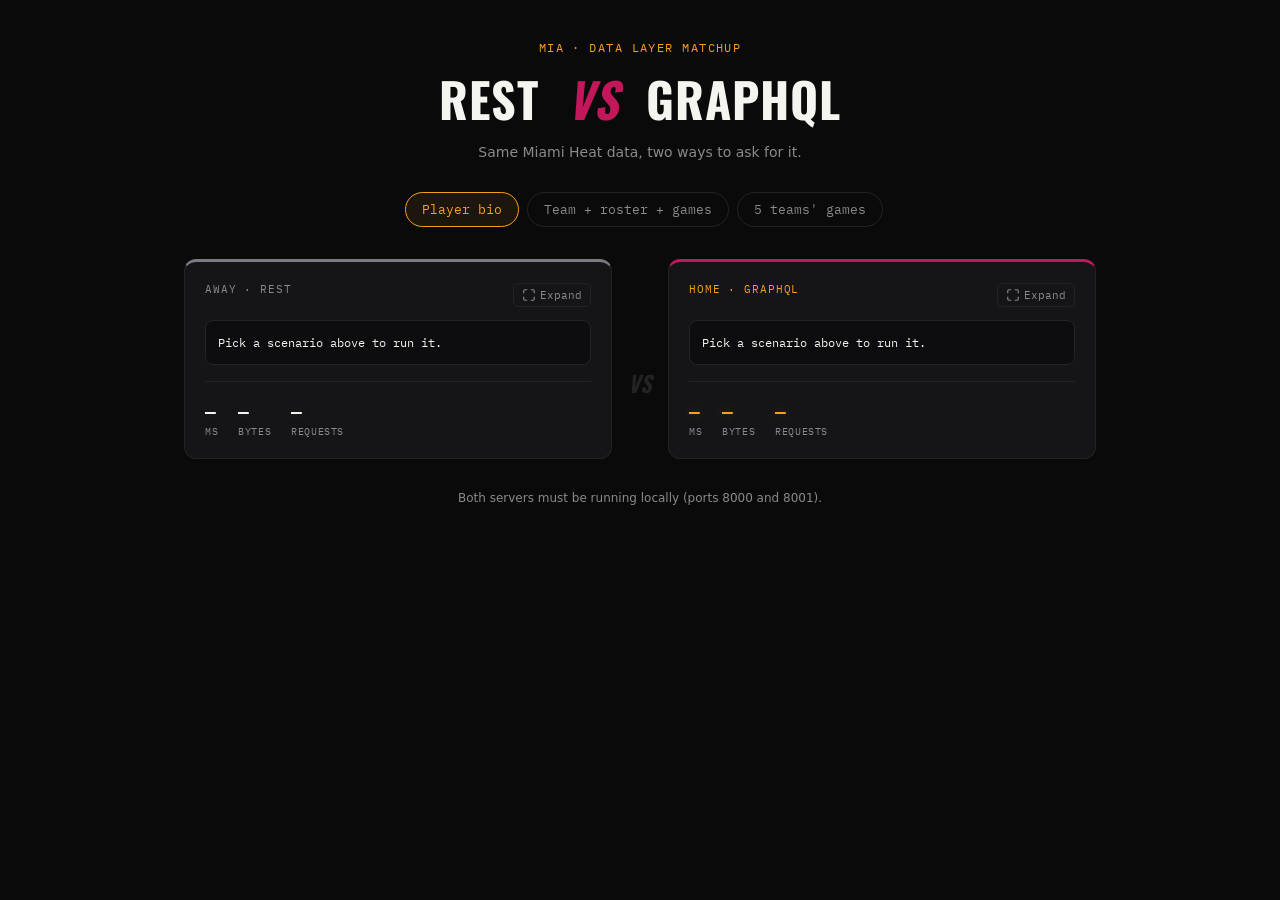
==== frontend/index.html @ fc038eb0 "ticket 8: frontend query, progress bar, cache warmup, error handling" ====
<!DOCTYPE html>
<html lang="en">
<head>
<meta charset="UTF-8" />
<meta name="viewport" content="width=device-width, initial-scale=1.0" />
<title>REST vs GraphQL — Miami Heat Data</title>
<link rel="preconnect" href="https://fonts.googleapis.com">
<link href="https://fonts.googleapis.com/css2?family=Oswald:wght@500;600;700&family=IBM+Plex+Mono:wght@400;500;600&display=swap" rel="stylesheet">
<link rel="stylesheet" href="style.css" />
</head>
<body>

<header class="scoreboard-header">
  <p class="eyebrow">MIA · Data Layer Matchup</p>
  <h1>REST <span class="vs">vs</span> GraphQL</h1>
  <p class="subhead">Same Miami Heat data, two ways to ask for it.</p>
</header>

<nav class="scenario-select" role="tablist" aria-label="Query scenario">
  <div class="progress-track" id="progress-track" aria-hidden="true">
    <div class="progress-fill" id="progress-fill"></div>
  </div>
  <button type="button" class="scenario-btn active" data-scenario="1" onclick="runScenario(1, this)">
    Player bio
  </button>
  <button type="button" class="scenario-btn" data-scenario="2" onclick="runScenario(2, this)">
    Team + roster + games
  </button>
  <button type="button" class="scenario-btn" data-scenario="3" onclick="runScenario(3, this)">
    5 teams' games
  </button>
</nav>

<main class="matchup">

<section class="panel panel-rest" aria-label="REST response">
  <div class="panel-tag-row">
    <div class="panel-tag">AWAY · REST</div>
    <button type="button" class="expand-btn" onclick="openModal('rest')" aria-label="Expand REST response">
      <svg width="14" height="14" viewBox="0 0 24 24" fill="none" stroke="currentColor" stroke-width="2"><path d="M9 3H5a2 2 0 0 0-2 2v4M15 3h4a2 2 0 0 1 2 2v4M9 21H5a2 2 0 0 1-2-2v-4M15 21h4a2 2 0 0 0 2-2v-4"/></svg>
      Expand
    </button>
  </div>
  <pre id="rest-output" class="response-body">Pick a scenario above to run it.</pre>
  <div class="stat-line">
    <div class="stat"><span class="stat-value" id="rest-time">—</span><span class="stat-label">ms</span></div>
    <div class="stat"><span class="stat-value" id="rest-size">—</span><span class="stat-label">bytes</span></div>
    <div class="stat"><span class="stat-value" id="rest-calls">—</span><span class="stat-label">requests</span></div>
  </div>
</section>

<div class="vs-divider" aria-hidden="true">VS</div>

<section class="panel panel-graphql" aria-label="GraphQL response">
  <div class="panel-tag-row">
    <div class="panel-tag">HOME · GRAPHQL</div>
    <button type="button" class="expand-btn" onclick="openModal('graphql')" aria-label="Expand GraphQL response">
      <svg width="14" height="14" viewBox="0 0 24 24" fill="none" stroke="currentColor" stroke-width="2"><path d="M9 3H5a2 2 0 0 0-2 2v4M15 3h4a2 2 0 0 1 2 2v4M9 21H5a2 2 0 0 1-2-2v-4M15 21h4a2 2 0 0 0 2-2v-4"/></svg>
      Expand
    </button>
  </div>
  <pre id="graphql-output" class="response-body">Pick a scenario above to run it.</pre>
  <div class="stat-line">
    <div class="stat"><span class="stat-value" id="graphql-time">—</span><span class="stat-label">ms</span></div>
    <div class="stat"><span class="stat-value" id="graphql-size">—</span><span class="stat-label">bytes</span></div>
    <div class="stat"><span class="stat-value" id="graphql-calls">—</span><span class="stat-label">requests</span></div>
  </div>
</section>

</main>

<p class="rate-limit-note" id="status-note">Both servers must be running locally (ports 8000 and 8001).</p>

<script src="app.js"></script>

<div class="modal-overlay" id="modal-overlay" onclick="closeModalOnBackdrop(event)">
  <div class="modal" role="dialog" aria-modal="true" aria-labelledby="modal-title">
    <div class="modal-header">
      <span class="modal-tag" id="modal-tag">RESPONSE</span>
      <h2 id="modal-title">Full response</h2>
      <div class="modal-actions">
        <button type="button" class="copy-btn" id="copy-btn" onclick="copyModalContent()">Copy</button>
        <button type="button" class="close-btn" onclick="closeModal()" aria-label="Close">✕</button>
      </div>
    </div>
    <pre class="modal-body"><code id="modal-code"></code></pre>
  </div>
</div>

</body>
</html>
---- frontend/style.css ----
:root {
  --bg: #0a0a0b;
  --panel: #151517;
  --panel-border: #232326;
  --heat-red: #98002e;
  --heat-red-bright: #c2185b;
  --heat-gold: #f9a01b;
  --text-primary: #f5f5f0;
  --text-muted: #8a8a8e;
  --rest-accent: #7a7a82;
  --font-display: "Oswald", sans-serif;
  --font-mono: "IBM Plex Mono", monospace;
}

* { box-sizing: border-box; }

body {
  background: var(--bg);
  color: var(--text-primary);
  font-family: system-ui, sans-serif;
  max-width: 960px;
  margin: 0 auto;
  padding: 2.5rem 1.5rem 3rem;
}

.scoreboard-header {
  text-align: center;
  margin-bottom: 2rem;
}

.eyebrow {
  font-family: var(--font-mono);
  font-size: 12px;
  letter-spacing: 0.12em;
  text-transform: uppercase;
  color: var(--heat-gold);
  margin: 0 0 0.5rem;
}

.scoreboard-header h1 {
  font-family: var(--font-display);
  font-weight: 700;
  font-size: clamp(2rem, 5vw, 3rem);
  letter-spacing: 0.02em;
  text-transform: uppercase;
  margin: 0;
}

.scoreboard-header .vs {
  color: var(--heat-red-bright);
  font-style: italic;
  margin: 0 0.3em;
}

.subhead {
  color: var(--text-muted);
  font-size: 14px;
  margin: 0.6rem 0 0;
}

.scenario-select {
  display: flex;
  justify-content: center;
  gap: 8px;
  margin-bottom: 2rem;
  flex-wrap: wrap;
}

.scenario-btn {
  font-family: var(--font-mono);
  font-size: 13px;
  background: transparent;
  border: 1px solid var(--panel-border);
  color: var(--text-muted);
  padding: 8px 16px;
  border-radius: 999px;
  cursor: pointer;
  transition: border-color 0.15s ease, color 0.15s ease;
}

.scenario-btn:hover {
  border-color: var(--heat-gold);
  color: var(--text-primary);
}

.scenario-btn.active {
  border-color: var(--heat-gold);
  color: var(--heat-gold);
  background: rgba(249, 160, 27, 0.08);
}

.scenario-btn:focus-visible {
  outline: 2px solid var(--heat-gold);
  outline-offset: 2px;
}

.matchup {
  display: grid;
  grid-template-columns: 1fr auto 1fr;
  gap: 1rem;
  align-items: start;
}

@media (max-width: 700px) {
  .matchup {
    grid-template-columns: 1fr;
  }
  .vs-divider {
    display: none;
  }
}

.vs-divider {
  font-family: var(--font-display);
  font-weight: 700;
  font-style: italic;
  color: var(--panel-border);
  font-size: 1.4rem;
  align-self: center;
  padding-top: 3rem;
}

.panel {
  background: var(--panel);
  border: 1px solid var(--panel-border);
  border-radius: 12px;
  padding: 1.25rem;
  border-top: 3px solid var(--rest-accent);
}

.panel-graphql {
  border-top-color: var(--heat-red-bright);
}

.panel-tag {
  font-family: var(--font-mono);
  font-size: 11px;
  letter-spacing: 0.08em;
  color: var(--text-muted);
  margin-bottom: 0.75rem;
}

.panel-graphql .panel-tag {
  color: var(--heat-gold);
}

.response-body {
  font-family: var(--font-mono);
  font-size: 12px;
  line-height: 1.6;
  background: #0d0d0f;
  border: 1px solid var(--panel-border);
  border-radius: 8px;
  padding: 12px;
  max-height: 280px;
  overflow: auto;
  white-space: pre-wrap;
  word-break: break-word;
  color: var(--text-primary);
  margin: 0 0 1rem;
}

.response-body.is-error {
  color: var(--heat-red-bright);
}

.stat-line {
  display: flex;
  gap: 1.25rem;
  border-top: 1px solid var(--panel-border);
  padding-top: 0.85rem;
}

.stat {
  display: flex;
  flex-direction: column;
}

.stat-value {
  font-family: var(--font-mono);
  font-weight: 600;
  font-size: 18px;
  color: var(--text-primary);
}

.panel-graphql .stat-value {
  color: var(--heat-gold);
  text-shadow: 0 0 12px rgba(249, 160, 27, 0.35);
}

.panel-rest .stat-value {
  text-shadow: 0 0 12px rgba(122, 122, 130, 0.25);
}

.stat-label {
  font-family: var(--font-mono);
  font-size: 10px;
  color: var(--text-muted);
  text-transform: uppercase;
  letter-spacing: 0.06em;
}

.rate-limit-note {
  text-align: center;
  color: var(--text-muted);
  font-size: 12px;
  margin-top: 2rem;
}

@media (prefers-reduced-motion: no-preference) {
  .response-body {
    animation: fade-in 0.2s ease;
  }
}

@keyframes fade-in {
  from { opacity: 0; }
  to { opacity: 1; }
}

.panel-tag-row {
  display: flex;
  justify-content: space-between;
  align-items: center;
  margin-bottom: 0.75rem;
}

.expand-btn {
  display: flex;
  align-items: center;
  gap: 4px;
  font-family: var(--font-mono);
  font-size: 11px;
  color: var(--text-muted);
  background: transparent;
  border: 1px solid var(--panel-border);
  border-radius: 6px;
  padding: 4px 8px;
  cursor: pointer;
  transition: color 0.15s ease, border-color 0.15s ease;
}

.expand-btn:hover {
  color: var(--text-primary);
  border-color: var(--text-muted);
}

.panel-graphql .expand-btn:hover {
  color: var(--heat-gold);
  border-color: var(--heat-gold);
}

/* Fade hint at bottom of the inline preview, signaling there's more to see */
.response-body {
  position: relative;
  max-height: 220px;
}

.response-wrap {
  position: relative;
}

.response-wrap::after {
  content: "";
  position: absolute;
  bottom: 0; left: 0; right: 0;
  height: 32px;
  background: linear-gradient(to bottom, transparent, var(--panel));
  pointer-events: none;
  border-radius: 0 0 8px 8px;
}

/* JSON syntax highlighting */
.json-key { color: var(--heat-gold); }
.json-string { color: #d7d7d2; }
.json-number { color: var(--heat-red-bright); }
.json-boolean, .json-null { color: var(--text-muted); font-style: italic; }

/* Modal */
.modal-overlay {
  display: none;
  position: fixed;
  inset: 0;
  background: rgba(0, 0, 0, 0.75);
  backdrop-filter: blur(3px);
  z-index: 100;
  align-items: center;
  justify-content: center;
  padding: 2rem;
}

.modal-overlay.open {
  display: flex;
}

.modal {
  background: var(--panel);
  border: 1px solid var(--panel-border);
  border-radius: 12px;
  width: 100%;
  max-width: 800px;
  max-height: 85vh;
  display: flex;
  flex-direction: column;
  overflow: hidden;
}

.modal-header {
  display: flex;
  align-items: center;
  gap: 12px;
  padding: 1rem 1.25rem;
  border-bottom: 1px solid var(--panel-border);
}

.modal-tag {
  font-family: var(--font-mono);
  font-size: 11px;
  color: var(--heat-gold);
  border: 1px solid var(--heat-gold);
  border-radius: 999px;
  padding: 2px 10px;
}

.modal-header h2 {
  font-family: var(--font-display);
  font-size: 16px;
  margin: 0;
  flex: 1;
  text-transform: uppercase;
  letter-spacing: 0.03em;
}

.modal-actions {
  display: flex;
  gap: 8px;
}

.copy-btn, .close-btn {
  font-family: var(--font-mono);
  font-size: 12px;
  background: transparent;
  border: 1px solid var(--panel-border);
  color: var(--text-muted);
  border-radius: 6px;
  padding: 5px 10px;
  cursor: pointer;
}

.copy-btn:hover, .close-btn:hover {
  color: var(--text-primary);
  border-color: var(--text-muted);
}

.modal-body {
  margin: 0;
  padding: 1.25rem;
  overflow: auto;
  font-family: var(--font-mono);
  font-size: 13px;
  line-height: 1.7;
  white-space: pre-wrap;
  word-break: break-word;
}

.progress-track {
  height: 3px;
  background: var(--panel-border);
  border-radius: 999px;
  overflow: hidden;
  margin-bottom: 1.5rem;
  opacity: 0;
  transition: opacity 0.2s ease;
}

.progress-track.active {
  opacity: 1;
}

.progress-fill {
  height: 100%;
  width: 30%;
  background: linear-gradient(90deg, var(--heat-red-bright), var(--heat-gold));
  border-radius: 999px;
  animation: progress-slide 1s ease-in-out infinite;
}

@keyframes progress-slide {
  0% { transform: translateX(-100%); }
  100% { transform: translateX(400%); }
}
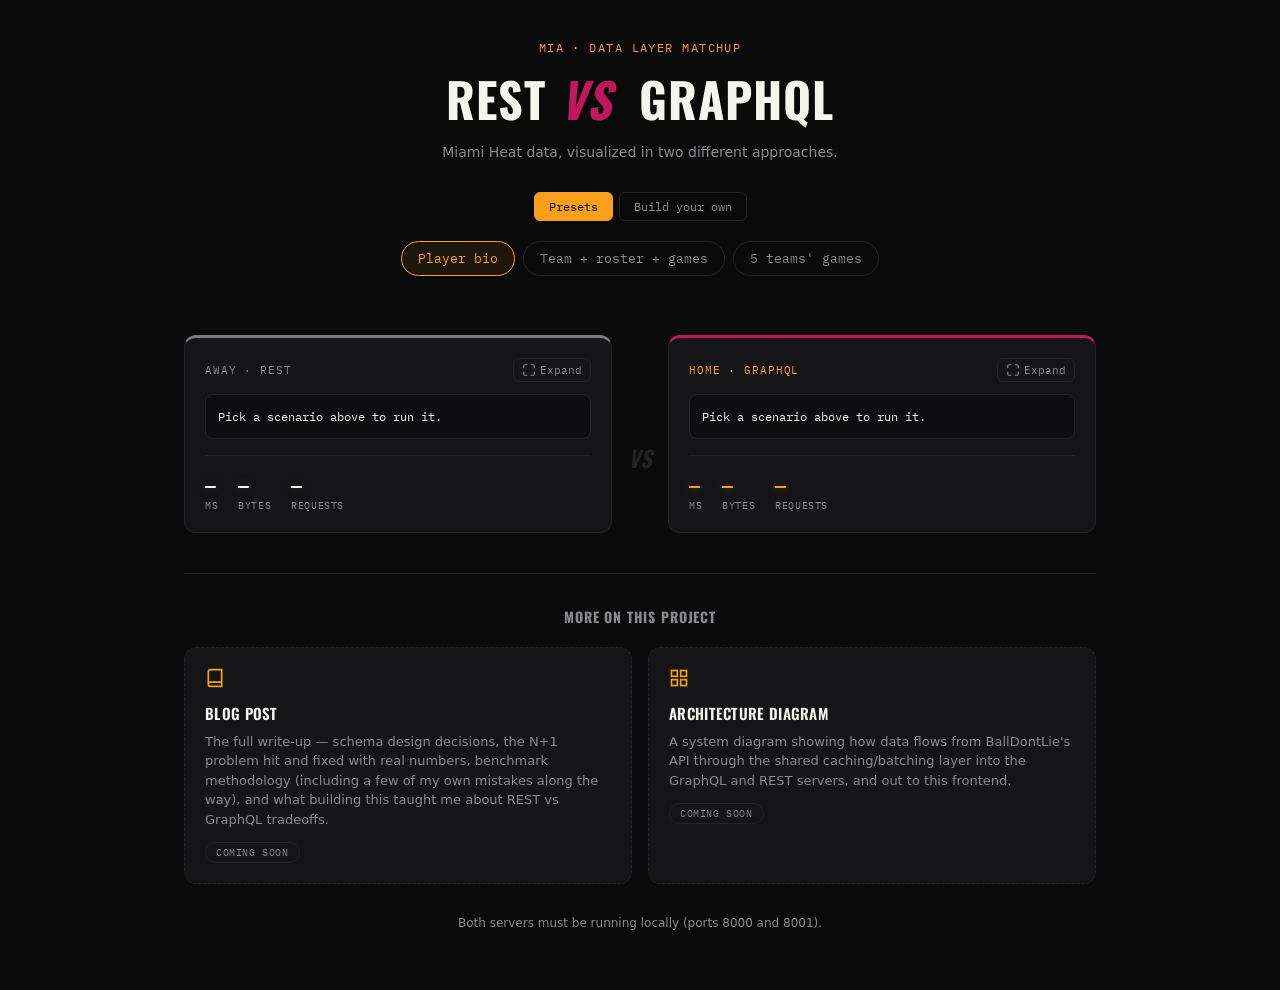
==== commit 65003d42: "frontend done + build own query" ====
--- a/frontend/index.html
+++ b/frontend/index.html
@@ -12,14 +12,16 @@
 
 <header class="scoreboard-header">
   <p class="eyebrow">MIA · Data Layer Matchup</p>
-  <h1>REST <span class="vs">vs</span> GraphQL</h1>
-  <p class="subhead">Same Miami Heat data, two ways to ask for it.</p>
+  <h1>REST<span class="vs">vs</span> GraphQL</h1>
+  <p class="subhead">Miami Heat data, visualized in two different approaches.</p>
 </header>
 
-<nav class="scenario-select" role="tablist" aria-label="Query scenario">
-  <div class="progress-track" id="progress-track" aria-hidden="true">
-    <div class="progress-fill" id="progress-fill"></div>
-  </div>
+<div class="mode-toggle" role="tablist" aria-label="Demo mode">
+  <button type="button" class="mode-btn active" id="mode-presets-btn" onclick="setMode('presets')">Presets</button>
+  <button type="button" class="mode-btn" id="mode-builder-btn" onclick="setMode('builder')">Build your own</button>
+</div>
+
+<nav class="scenario-select" id="scenario-select" role="tablist" aria-label="Query scenario">
   <button type="button" class="scenario-btn active" data-scenario="1" onclick="runScenario(1, this)">
     Player bio
   </button>
@@ -31,47 +33,129 @@
   </button>
 </nav>
 
+<section class="builder-panel" id="builder-panel" aria-label="Custom query builder">
+  <div class="builder-row">
+    <label>Team</label>
+    <span class="team-locked">
+      <svg width="14" height="14" viewBox="0 0 24 24" fill="none" stroke="currentColor" stroke-width="2"><path d="M12 2l7 4v6c0 5-3.5 8.5-7 10-3.5-1.5-7-5-7-10V6l7-4z"/></svg>
+      Miami Heat
+    </span>
+    <span class="team-locked-note">(roster data only exists for the Heat — see project notes)</span>
+  </div>
+
+  <div class="builder-columns">
+    <div class="field-group">
+      <p class="field-group-title">Team fields</p>
+      <label><input type="checkbox" class="team-field" value="fullName" checked onchange="renderQueryPreview()"> Full name</label>
+      <label><input type="checkbox" class="team-field" value="conference" onchange="renderQueryPreview()"> Conference</label>
+      <label><input type="checkbox" class="team-field" value="division" onchange="renderQueryPreview()"> Division</label>
+    </div>
+
+    <div class="field-group">
+      <p class="field-group-title">
+        <label><input type="checkbox" id="include-roster" onchange="toggleRosterFields(); renderQueryPreview()"> Roster</label>
+      </p>
+      <div id="roster-fields" class="nested-fields disabled">
+        <label><input type="checkbox" class="roster-field" value="firstName" checked onchange="renderQueryPreview()"> First name</label>
+        <label><input type="checkbox" class="roster-field" value="lastName" checked onchange="renderQueryPreview()"> Last name</label>
+        <label><input type="checkbox" class="roster-field" value="position" onchange="renderQueryPreview()"> Position</label>
+        <label><input type="checkbox" class="roster-field" value="height" onchange="renderQueryPreview()"> Height</label>
+        <label><input type="checkbox" class="roster-field" value="jerseyNumber" onchange="renderQueryPreview()"> Jersey #</label>
+        <label><input type="checkbox" class="roster-field" value="college" onchange="renderQueryPreview()"> College</label>
+      </div>
+    </div>
+
+    <div class="field-group">
+      <p class="field-group-title">
+        <label><input type="checkbox" id="include-games" onchange="toggleGamesFields(); renderQueryPreview()"> Recent games</label>
+      </p>
+      <div id="games-fields" class="nested-fields disabled">
+        <label><input type="checkbox" class="games-field" value="date" checked onchange="renderQueryPreview()"> Date</label>
+        <label><input type="checkbox" class="games-field" value="homeTeamAbbr" checked onchange="renderQueryPreview()"> Home team</label>
+        <label><input type="checkbox" class="games-field" value="visitorTeamAbbr" checked onchange="renderQueryPreview()"> Visitor team</label>
+        <label><input type="checkbox" class="games-field" value="homeScore" onchange="renderQueryPreview()"> Home score</label>
+        <label><input type="checkbox" class="games-field" value="visitorScore" onchange="renderQueryPreview()"> Visitor score</label>
+        <label class="limit-row">
+          Limit
+          <input type="number" id="games-limit" value="5" min="1" max="10" onchange="renderQueryPreview()">
+        </label>
+      </div>
+    </div>
+  </div>
+
+  <div class="query-preview">
+    <p class="field-group-title">Generated GraphQL query</p>
+    <pre id="query-preview-text" class="response-body"></pre>
+  </div>
+
+  <button type="button" class="run-btn" id="run-builder-btn" onclick="runCustomQuery()">Run this query</button>
+</section>
+
+<div class="progress-track" id="progress-track" aria-hidden="true">
+  <div class="progress-fill" id="progress-fill"></div>
+</div>
+
 <main class="matchup">
 
-<section class="panel panel-rest" aria-label="REST response">
-  <div class="panel-tag-row">
-    <div class="panel-tag">AWAY · REST</div>
-    <button type="button" class="expand-btn" onclick="openModal('rest')" aria-label="Expand REST response">
-      <svg width="14" height="14" viewBox="0 0 24 24" fill="none" stroke="currentColor" stroke-width="2"><path d="M9 3H5a2 2 0 0 0-2 2v4M15 3h4a2 2 0 0 1 2 2v4M9 21H5a2 2 0 0 1-2-2v-4M15 21h4a2 2 0 0 0 2-2v-4"/></svg>
-      Expand
-    </button>
-  </div>
-  <pre id="rest-output" class="response-body">Pick a scenario above to run it.</pre>
-  <div class="stat-line">
-    <div class="stat"><span class="stat-value" id="rest-time">—</span><span class="stat-label">ms</span></div>
-    <div class="stat"><span class="stat-value" id="rest-size">—</span><span class="stat-label">bytes</span></div>
-    <div class="stat"><span class="stat-value" id="rest-calls">—</span><span class="stat-label">requests</span></div>
+  <section class="panel panel-rest" aria-label="REST response">
+    <div class="panel-tag-row">
+      <div class="panel-tag">AWAY · REST</div>
+      <button type="button" class="expand-btn" onclick="openModal('rest')" aria-label="Expand REST response">
+        <svg width="14" height="14" viewBox="0 0 24 24" fill="none" stroke="currentColor" stroke-width="2"><path d="M9 3H5a2 2 0 0 0-2 2v4M15 3h4a2 2 0 0 1 2 2v4M9 21H5a2 2 0 0 1-2-2v-4M15 21h4a2 2 0 0 0 2-2v-4"/></svg>
+        Expand
+      </button>
+    </div>
+    <pre id="rest-output" class="response-body">Pick a scenario above to run it.</pre>
+    <div class="stat-line">
+      <div class="stat"><span class="stat-value" id="rest-time">—</span><span class="stat-label">ms</span></div>
+      <div class="stat"><span class="stat-value" id="rest-size">—</span><span class="stat-label">bytes</span></div>
+      <div class="stat"><span class="stat-value" id="rest-calls">—</span><span class="stat-label">requests</span></div>
+    </div>
+  </section>
+
+  <div class="vs-divider" aria-hidden="true">VS</div>
+
+  <section class="panel panel-graphql" aria-label="GraphQL response">
+    <div class="panel-tag-row">
+      <div class="panel-tag">HOME · GRAPHQL</div>
+      <button type="button" class="expand-btn" onclick="openModal('graphql')" aria-label="Expand GraphQL response">
+        <svg width="14" height="14" viewBox="0 0 24 24" fill="none" stroke="currentColor" stroke-width="2"><path d="M9 3H5a2 2 0 0 0-2 2v4M15 3h4a2 2 0 0 1 2 2v4M9 21H5a2 2 0 0 1-2-2v-4M15 21h4a2 2 0 0 0 2-2v-4"/></svg>
+        Expand
+      </button>
+    </div>
+    <pre id="graphql-output" class="response-body">Pick a scenario above to run it.</pre>
+    <div class="stat-line">
+      <div class="stat"><span class="stat-value" id="graphql-time">—</span><span class="stat-label">ms</span></div>
+      <div class="stat"><span class="stat-value" id="graphql-size">—</span><span class="stat-label">bytes</span></div>
+      <div class="stat"><span class="stat-value" id="graphql-calls">—</span><span class="stat-label">requests</span></div>
+    </div>
+  </section>
+
+</main>
+
+<section class="coming-soon" aria-label="Additional project content, coming soon">
+  <h2 class="coming-soon-title">More on this project</h2>
+  <div class="coming-soon-grid">
+    <div class="coming-soon-card">
+      <div class="coming-soon-icon">
+        <svg width="20" height="20" viewBox="0 0 24 24" fill="none" stroke="currentColor" stroke-width="2"><path d="M4 19.5A2.5 2.5 0 0 1 6.5 17H20M4 4.5A2.5 2.5 0 0 1 6.5 2H20v20H6.5A2.5 2.5 0 0 1 4 19.5v-15z"/></svg>
+      </div>
+      <p class="coming-soon-label">Blog post</p>
+      <p class="coming-soon-desc">The full write-up — schema design decisions, the N+1 problem hit and fixed with real numbers, benchmark methodology (including a few of my own mistakes along the way), and what building this taught me about REST vs GraphQL tradeoffs.</p>
+      <span class="coming-soon-badge">Coming soon</span>
+    </div>
+    <div class="coming-soon-card">
+      <div class="coming-soon-icon">
+        <svg width="20" height="20" viewBox="0 0 24 24" fill="none" stroke="currentColor" stroke-width="2"><rect x="3" y="3" width="7" height="7"/><rect x="14" y="3" width="7" height="7"/><rect x="14" y="14" width="7" height="7"/><rect x="3" y="14" width="7" height="7"/></svg>
+      </div>
+      <p class="coming-soon-label">Architecture diagram</p>
+      <p class="coming-soon-desc">A system diagram showing how data flows from BallDontLie's API through the shared caching/batching layer into the GraphQL and REST servers, and out to this frontend.</p>
+      <span class="coming-soon-badge">Coming soon</span>
+    </div>
   </div>
 </section>
 
-<div class="vs-divider" aria-hidden="true">VS</div>
-
-<section class="panel panel-graphql" aria-label="GraphQL response">
-  <div class="panel-tag-row">
-    <div class="panel-tag">HOME · GRAPHQL</div>
-    <button type="button" class="expand-btn" onclick="openModal('graphql')" aria-label="Expand GraphQL response">
-      <svg width="14" height="14" viewBox="0 0 24 24" fill="none" stroke="currentColor" stroke-width="2"><path d="M9 3H5a2 2 0 0 0-2 2v4M15 3h4a2 2 0 0 1 2 2v4M9 21H5a2 2 0 0 1-2-2v-4M15 21h4a2 2 0 0 0 2-2v-4"/></svg>
-      Expand
-    </button>
-  </div>
-  <pre id="graphql-output" class="response-body">Pick a scenario above to run it.</pre>
-  <div class="stat-line">
-    <div class="stat"><span class="stat-value" id="graphql-time">—</span><span class="stat-label">ms</span></div>
-    <div class="stat"><span class="stat-value" id="graphql-size">—</span><span class="stat-label">bytes</span></div>
-    <div class="stat"><span class="stat-value" id="graphql-calls">—</span><span class="stat-label">requests</span></div>
-  </div>
-</section>
-
-</main>
-
 <p class="rate-limit-note" id="status-note">Both servers must be running locally (ports 8000 and 8001).</p>
-
-<script src="app.js"></script>
 
 <div class="modal-overlay" id="modal-overlay" onclick="closeModalOnBackdrop(event)">
   <div class="modal" role="dialog" aria-modal="true" aria-labelledby="modal-title">
@@ -87,5 +171,6 @@
   </div>
 </div>
 
+<script src="app.js"></script>
 </body>
 </html>
--- a/frontend/style.css
+++ b/frontend/style.css
@@ -58,6 +58,37 @@
   margin: 0.6rem 0 0;
 }
 
+/* --- Mode toggle --- */
+.mode-toggle {
+  display: flex;
+  justify-content: center;
+  gap: 6px;
+  margin-bottom: 1.25rem;
+}
+
+.mode-btn {
+  font-family: var(--font-mono);
+  font-size: 12px;
+  background: transparent;
+  border: 1px solid var(--panel-border);
+  color: var(--text-muted);
+  padding: 6px 14px;
+  border-radius: 6px;
+  cursor: pointer;
+}
+
+.mode-btn.active {
+  color: var(--bg);
+  background: var(--heat-gold);
+  border-color: var(--heat-gold);
+}
+
+.mode-btn:disabled {
+  opacity: 0.5;
+  cursor: not-allowed;
+}
+
+/* --- Preset scenario buttons --- */
 .scenario-select {
   display: flex;
   justify-content: center;
@@ -94,6 +125,174 @@
   outline-offset: 2px;
 }
 
+.scenario-btn:disabled {
+  opacity: 0.5;
+  cursor: not-allowed;
+}
+
+/* --- Query builder --- */
+.builder-panel {
+  display: none;
+  background: var(--panel);
+  border: 1px solid var(--panel-border);
+  border-radius: 12px;
+  padding: 1.25rem;
+  margin-bottom: 1.5rem;
+}
+
+.builder-panel.active {
+  display: block;
+}
+
+.builder-row {
+  display: flex;
+  align-items: center;
+  gap: 10px;
+  margin-bottom: 1.25rem;
+  flex-wrap: wrap;
+}
+
+.builder-row label {
+  font-family: var(--font-mono);
+  font-size: 12px;
+  color: var(--text-muted);
+}
+
+.team-locked {
+  display: flex;
+  align-items: center;
+  gap: 6px;
+  font-family: var(--font-mono);
+  font-size: 13px;
+  color: var(--heat-gold);
+  background: rgba(249, 160, 27, 0.08);
+  border: 1px solid var(--heat-gold);
+  border-radius: 6px;
+  padding: 5px 12px;
+}
+
+.team-locked-note {
+  font-size: 11px;
+  color: var(--text-muted);
+}
+
+.builder-columns {
+  display: grid;
+  grid-template-columns: repeat(auto-fit, minmax(180px, 1fr));
+  gap: 1.5rem;
+  margin-bottom: 1.25rem;
+}
+
+.field-group-title {
+  font-family: var(--font-mono);
+  font-size: 12px;
+  color: var(--heat-gold);
+  text-transform: uppercase;
+  letter-spacing: 0.05em;
+  margin: 0 0 0.6rem;
+}
+
+.field-group label {
+  display: block;
+  font-size: 13px;
+  color: var(--text-primary);
+  margin-bottom: 6px;
+  cursor: pointer;
+}
+
+.field-group input[type="checkbox"] {
+  margin-right: 6px;
+  accent-color: var(--heat-gold);
+}
+
+.nested-fields {
+  padding-left: 1.1rem;
+  border-left: 2px solid var(--panel-border);
+}
+
+.nested-fields.disabled {
+  opacity: 0.35;
+  pointer-events: none;
+}
+
+.limit-row {
+  display: flex;
+  align-items: center;
+  gap: 8px;
+}
+
+.limit-row input {
+  width: 50px;
+  background: #0d0d0f;
+  color: var(--text-primary);
+  border: 1px solid var(--panel-border);
+  border-radius: 4px;
+  padding: 3px 6px;
+  font-family: var(--font-mono);
+  font-size: 12px;
+}
+
+.query-preview .response-body {
+  max-height: 160px;
+  margin-bottom: 0;
+}
+
+.run-btn {
+  margin-top: 1rem;
+  width: 100%;
+  font-family: var(--font-display);
+  font-weight: 600;
+  text-transform: uppercase;
+  letter-spacing: 0.04em;
+  background: var(--heat-red-bright);
+  color: white;
+  border: none;
+  border-radius: 8px;
+  padding: 10px;
+  cursor: pointer;
+  transition: background 0.15s ease;
+}
+
+.run-btn:hover {
+  background: var(--heat-gold);
+  color: var(--bg);
+}
+
+.run-btn:disabled {
+  background: var(--panel-border);
+  color: var(--text-muted);
+  cursor: not-allowed;
+}
+
+/* --- Progress bar --- */
+.progress-track {
+  height: 3px;
+  background: var(--panel-border);
+  border-radius: 999px;
+  overflow: hidden;
+  margin-bottom: 1.5rem;
+  opacity: 0;
+  transition: opacity 0.2s ease;
+}
+
+.progress-track.active {
+  opacity: 1;
+}
+
+.progress-fill {
+  height: 100%;
+  width: 30%;
+  background: linear-gradient(90deg, var(--heat-red-bright), var(--heat-gold));
+  border-radius: 999px;
+  animation: progress-slide 1s ease-in-out infinite;
+}
+
+@keyframes progress-slide {
+  0% { transform: translateX(-100%); }
+  100% { transform: translateX(400%); }
+}
+
+/* --- Matchup panels --- */
 .matchup {
   display: grid;
   grid-template-columns: 1fr auto 1fr;
@@ -132,97 +331,22 @@
   border-top-color: var(--heat-red-bright);
 }
 
-.panel-tag {
-  font-family: var(--font-mono);
-  font-size: 11px;
-  letter-spacing: 0.08em;
-  color: var(--text-muted);
-  margin-bottom: 0.75rem;
-}
-
-.panel-graphql .panel-tag {
-  color: var(--heat-gold);
-}
-
-.response-body {
-  font-family: var(--font-mono);
-  font-size: 12px;
-  line-height: 1.6;
-  background: #0d0d0f;
-  border: 1px solid var(--panel-border);
-  border-radius: 8px;
-  padding: 12px;
-  max-height: 280px;
-  overflow: auto;
-  white-space: pre-wrap;
-  word-break: break-word;
-  color: var(--text-primary);
-  margin: 0 0 1rem;
-}
-
-.response-body.is-error {
-  color: var(--heat-red-bright);
-}
-
-.stat-line {
-  display: flex;
-  gap: 1.25rem;
-  border-top: 1px solid var(--panel-border);
-  padding-top: 0.85rem;
-}
-
-.stat {
-  display: flex;
-  flex-direction: column;
-}
-
-.stat-value {
-  font-family: var(--font-mono);
-  font-weight: 600;
-  font-size: 18px;
-  color: var(--text-primary);
-}
-
-.panel-graphql .stat-value {
-  color: var(--heat-gold);
-  text-shadow: 0 0 12px rgba(249, 160, 27, 0.35);
-}
-
-.panel-rest .stat-value {
-  text-shadow: 0 0 12px rgba(122, 122, 130, 0.25);
-}
-
-.stat-label {
-  font-family: var(--font-mono);
-  font-size: 10px;
-  color: var(--text-muted);
-  text-transform: uppercase;
-  letter-spacing: 0.06em;
-}
-
-.rate-limit-note {
-  text-align: center;
-  color: var(--text-muted);
-  font-size: 12px;
-  margin-top: 2rem;
-}
-
-@media (prefers-reduced-motion: no-preference) {
-  .response-body {
-    animation: fade-in 0.2s ease;
-  }
-}
-
-@keyframes fade-in {
-  from { opacity: 0; }
-  to { opacity: 1; }
-}
-
 .panel-tag-row {
   display: flex;
   justify-content: space-between;
   align-items: center;
   margin-bottom: 0.75rem;
+}
+
+.panel-tag {
+  font-family: var(--font-mono);
+  font-size: 11px;
+  letter-spacing: 0.08em;
+  color: var(--text-muted);
+}
+
+.panel-graphql .panel-tag {
+  color: var(--heat-gold);
 }
 
 .expand-btn {
@@ -250,33 +374,141 @@
   border-color: var(--heat-gold);
 }
 
-/* Fade hint at bottom of the inline preview, signaling there's more to see */
 .response-body {
+  font-family: var(--font-mono);
+  font-size: 12px;
+  line-height: 1.6;
+  background: #0d0d0f;
+  border: 1px solid var(--panel-border);
+  border-radius: 8px;
+  padding: 12px;
+  max-height: 220px;
+  overflow: auto;
+  white-space: pre-wrap;
+  word-break: break-word;
+  color: var(--text-primary);
+  margin: 0 0 1rem;
   position: relative;
-  max-height: 220px;
-}
-
-.response-wrap {
-  position: relative;
-}
-
-.response-wrap::after {
-  content: "";
-  position: absolute;
-  bottom: 0; left: 0; right: 0;
-  height: 32px;
-  background: linear-gradient(to bottom, transparent, var(--panel));
-  pointer-events: none;
-  border-radius: 0 0 8px 8px;
-}
-
-/* JSON syntax highlighting */
+}
+
+.response-body.is-error {
+  color: var(--heat-red-bright);
+}
+
+.stat-line {
+  display: flex;
+  gap: 1.25rem;
+  border-top: 1px solid var(--panel-border);
+  padding-top: 0.85rem;
+}
+
+.stat {
+  display: flex;
+  flex-direction: column;
+}
+
+.stat-value {
+  font-family: var(--font-mono);
+  font-weight: 600;
+  font-size: 18px;
+  color: var(--text-primary);
+}
+
+.panel-graphql .stat-value {
+  color: var(--heat-gold);
+  text-shadow: 0 0 12px rgba(249, 160, 27, 0.35);
+}
+
+.panel-rest .stat-value {
+  text-shadow: 0 0 12px rgba(122, 122, 130, 0.25);
+}
+
+.stat-label {
+  font-family: var(--font-mono);
+  font-size: 10px;
+  color: var(--text-muted);
+  text-transform: uppercase;
+  letter-spacing: 0.06em;
+}
+
+/* --- JSON syntax highlighting --- */
 .json-key { color: var(--heat-gold); }
 .json-string { color: #d7d7d2; }
 .json-number { color: var(--heat-red-bright); }
 .json-boolean, .json-null { color: var(--text-muted); font-style: italic; }
 
-/* Modal */
+/* --- Coming soon section --- */
+.coming-soon {
+  margin-top: 2.5rem;
+  padding-top: 2rem;
+  border-top: 1px solid var(--panel-border);
+}
+
+.coming-soon-title {
+  font-family: var(--font-display);
+  font-size: 14px;
+  text-transform: uppercase;
+  letter-spacing: 0.06em;
+  color: var(--text-muted);
+  text-align: center;
+  margin: 0 0 1.25rem;
+}
+
+.coming-soon-grid {
+  display: grid;
+  grid-template-columns: repeat(auto-fit, minmax(240px, 1fr));
+  gap: 1rem;
+}
+
+.coming-soon-card {
+  background: var(--panel);
+  border: 1px dashed var(--panel-border);
+  border-radius: 12px;
+  padding: 1.25rem;
+  position: relative;
+}
+
+.coming-soon-icon {
+  color: var(--heat-gold);
+  margin-bottom: 0.6rem;
+}
+
+.coming-soon-label {
+  font-family: var(--font-display);
+  font-size: 15px;
+  font-weight: 600;
+  text-transform: uppercase;
+  letter-spacing: 0.02em;
+  margin: 0 0 0.5rem;
+}
+
+.coming-soon-desc {
+  font-size: 13px;
+  color: var(--text-muted);
+  line-height: 1.5;
+  margin: 0 0 0.75rem;
+}
+
+.coming-soon-badge {
+  display: inline-block;
+  font-family: var(--font-mono);
+  font-size: 10px;
+  text-transform: uppercase;
+  letter-spacing: 0.06em;
+  color: var(--text-muted);
+  border: 1px solid var(--panel-border);
+  border-radius: 999px;
+  padding: 3px 10px;
+}
+
+.rate-limit-note {
+  text-align: center;
+  color: var(--text-muted);
+  font-size: 12px;
+  margin-top: 2rem;
+}
+
+/* --- Modal --- */
 .modal-overlay {
   display: none;
   position: fixed;
@@ -363,29 +595,13 @@
   word-break: break-word;
 }
 
-.progress-track {
-  height: 3px;
-  background: var(--panel-border);
-  border-radius: 999px;
-  overflow: hidden;
-  margin-bottom: 1.5rem;
-  opacity: 0;
-  transition: opacity 0.2s ease;
-}
-
-.progress-track.active {
-  opacity: 1;
-}
-
-.progress-fill {
-  height: 100%;
-  width: 30%;
-  background: linear-gradient(90deg, var(--heat-red-bright), var(--heat-gold));
-  border-radius: 999px;
-  animation: progress-slide 1s ease-in-out infinite;
-}
-
-@keyframes progress-slide {
-  0% { transform: translateX(-100%); }
-  100% { transform: translateX(400%); }
+@media (prefers-reduced-motion: no-preference) {
+  .response-body {
+    animation: fade-in 0.2s ease;
+  }
+}
+
+@keyframes fade-in {
+  from { opacity: 0; }
+  to { opacity: 1; }
 }
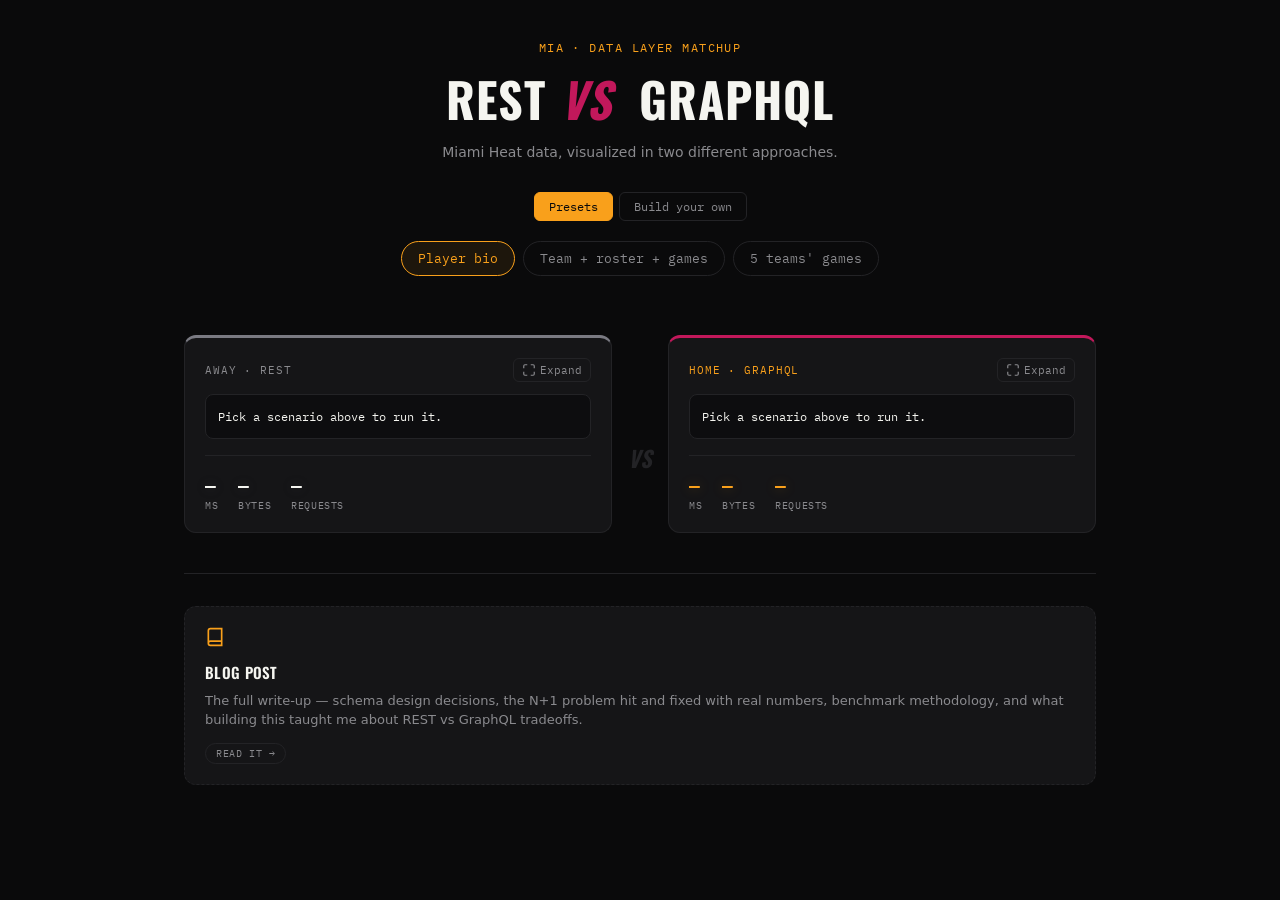
==== commit 453917a6: "blog post + arch diagram done" ====
--- a/frontend/index.html
+++ b/frontend/index.html
@@ -134,29 +134,15 @@
 </main>
 
 <section class="coming-soon" aria-label="Additional project content, coming soon">
-  <h2 class="coming-soon-title">More on this project</h2>
-  <div class="coming-soon-grid">
-    <div class="coming-soon-card">
-      <div class="coming-soon-icon">
-        <svg width="20" height="20" viewBox="0 0 24 24" fill="none" stroke="currentColor" stroke-width="2"><path d="M4 19.5A2.5 2.5 0 0 1 6.5 17H20M4 4.5A2.5 2.5 0 0 1 6.5 2H20v20H6.5A2.5 2.5 0 0 1 4 19.5v-15z"/></svg>
-      </div>
-      <p class="coming-soon-label">Blog post</p>
-      <p class="coming-soon-desc">The full write-up — schema design decisions, the N+1 problem hit and fixed with real numbers, benchmark methodology (including a few of my own mistakes along the way), and what building this taught me about REST vs GraphQL tradeoffs.</p>
-      <span class="coming-soon-badge">Coming soon</span>
-    </div>
-    <div class="coming-soon-card">
-      <div class="coming-soon-icon">
-        <svg width="20" height="20" viewBox="0 0 24 24" fill="none" stroke="currentColor" stroke-width="2"><rect x="3" y="3" width="7" height="7"/><rect x="14" y="3" width="7" height="7"/><rect x="14" y="14" width="7" height="7"/><rect x="3" y="14" width="7" height="7"/></svg>
-      </div>
-      <p class="coming-soon-label">Architecture diagram</p>
-      <p class="coming-soon-desc">A system diagram showing how data flows from BallDontLie's API through the shared caching/batching layer into the GraphQL and REST servers, and out to this frontend.</p>
-      <span class="coming-soon-badge">Coming soon</span>
-    </div>
+  <a href="blog.html" class="coming-soon-card">
+  <div class="coming-soon-icon">
+    <svg width="20" height="20" viewBox="0 0 24 24" fill="none" stroke="currentColor" stroke-width="2"><path d="M4 19.5A2.5 2.5 0 0 1 6.5 17H20M4 4.5A2.5 2.5 0 0 1 6.5 2H20v20H6.5A2.5 2.5 0 0 1 4 19.5v-15z"/></svg>
   </div>
+  <p class="coming-soon-label">Blog post</p>
+  <p class="coming-soon-desc">The full write-up — schema design decisions, the N+1 problem hit and fixed with real numbers, benchmark methodology, and what building this taught me about REST vs GraphQL tradeoffs.</p>
+  <span class="coming-soon-badge">Read it →</span>
+</a>
 </section>
-
-<p class="rate-limit-note" id="status-note">Both servers must be running locally (ports 8000 and 8001).</p>
-
 <div class="modal-overlay" id="modal-overlay" onclick="closeModalOnBackdrop(event)">
   <div class="modal" role="dialog" aria-modal="true" aria-labelledby="modal-title">
     <div class="modal-header">
--- a/frontend/style.css
+++ b/frontend/style.css
@@ -604,4 +604,15 @@
 @keyframes fade-in {
   from { opacity: 0; }
   to { opacity: 1; }
+}
+
+.coming-soon-card {
+  text-decoration: none;
+  color: inherit;
+  display: block;
+  transition: border-color 0.15s ease;
+}
+
+.coming-soon-card:hover {
+  border-color: var(--heat-gold);
 }
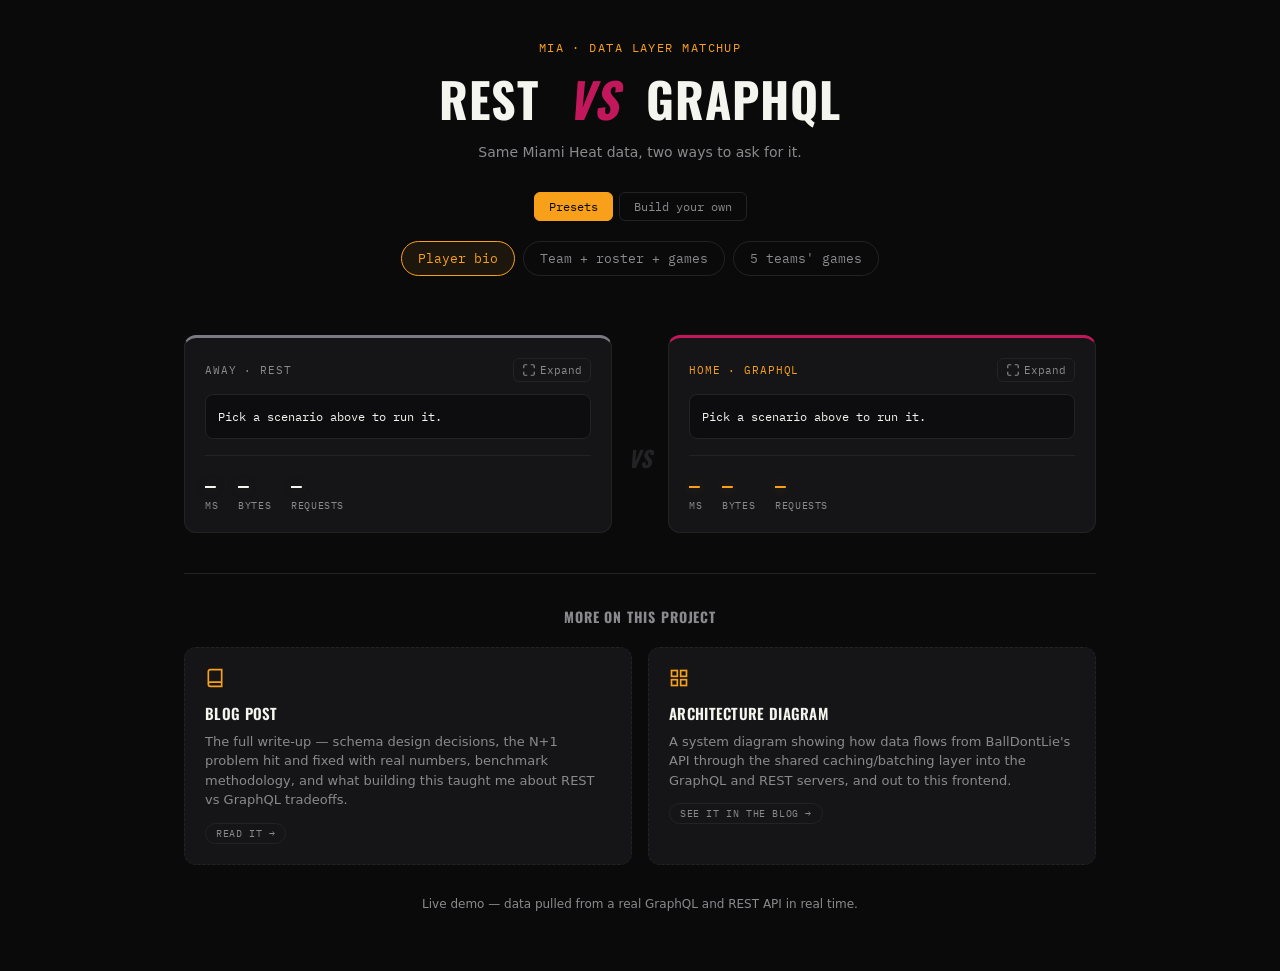
==== commit e18fafa9: "fixed frontend changes" ====
--- a/frontend/index.html
+++ b/frontend/index.html
@@ -12,8 +12,8 @@
 
 <header class="scoreboard-header">
   <p class="eyebrow">MIA · Data Layer Matchup</p>
-  <h1>REST<span class="vs">vs</span> GraphQL</h1>
-  <p class="subhead">Miami Heat data, visualized in two different approaches.</p>
+  <h1>REST <span class="vs">vs</span> GraphQL</h1>
+  <p class="subhead">Same Miami Heat data, two ways to ask for it.</p>
 </header>
 
 <div class="mode-toggle" role="tablist" aria-label="Demo mode">
@@ -133,16 +133,30 @@
 
 </main>
 
-<section class="coming-soon" aria-label="Additional project content, coming soon">
-  <a href="blog.html" class="coming-soon-card">
-  <div class="coming-soon-icon">
-    <svg width="20" height="20" viewBox="0 0 24 24" fill="none" stroke="currentColor" stroke-width="2"><path d="M4 19.5A2.5 2.5 0 0 1 6.5 17H20M4 4.5A2.5 2.5 0 0 1 6.5 2H20v20H6.5A2.5 2.5 0 0 1 4 19.5v-15z"/></svg>
+<section class="coming-soon" aria-label="Additional project content">
+  <h2 class="coming-soon-title">More on this project</h2>
+  <div class="coming-soon-grid">
+    <a href="blog.html" class="coming-soon-card">
+      <div class="coming-soon-icon">
+        <svg width="20" height="20" viewBox="0 0 24 24" fill="none" stroke="currentColor" stroke-width="2"><path d="M4 19.5A2.5 2.5 0 0 1 6.5 17H20M4 4.5A2.5 2.5 0 0 1 6.5 2H20v20H6.5A2.5 2.5 0 0 1 4 19.5v-15z"/></svg>
+      </div>
+      <p class="coming-soon-label">Blog post</p>
+      <p class="coming-soon-desc">The full write-up — schema design decisions, the N+1 problem hit and fixed with real numbers, benchmark methodology, and what building this taught me about REST vs GraphQL tradeoffs.</p>
+      <span class="coming-soon-badge">Read it →</span>
+    </a>
+    <div class="coming-soon-card">
+      <div class="coming-soon-icon">
+        <svg width="20" height="20" viewBox="0 0 24 24" fill="none" stroke="currentColor" stroke-width="2"><rect x="3" y="3" width="7" height="7"/><rect x="14" y="3" width="7" height="7"/><rect x="14" y="14" width="7" height="7"/><rect x="3" y="14" width="7" height="7"/></svg>
+      </div>
+      <p class="coming-soon-label">Architecture diagram</p>
+      <p class="coming-soon-desc">A system diagram showing how data flows from BallDontLie's API through the shared caching/batching layer into the GraphQL and REST servers, and out to this frontend.</p>
+      <span class="coming-soon-badge">See it in the blog →</span>
+    </div>
   </div>
-  <p class="coming-soon-label">Blog post</p>
-  <p class="coming-soon-desc">The full write-up — schema design decisions, the N+1 problem hit and fixed with real numbers, benchmark methodology, and what building this taught me about REST vs GraphQL tradeoffs.</p>
-  <span class="coming-soon-badge">Read it →</span>
-</a>
 </section>
+
+<p class="rate-limit-note" id="status-note">Live demo — data pulled from a real GraphQL and REST API in real time.</p>
+
 <div class="modal-overlay" id="modal-overlay" onclick="closeModalOnBackdrop(event)">
   <div class="modal" role="dialog" aria-modal="true" aria-labelledby="modal-title">
     <div class="modal-header">
--- a/frontend/style.css
+++ b/frontend/style.css
@@ -58,7 +58,6 @@
   margin: 0.6rem 0 0;
 }
 
-/* --- Mode toggle --- */
 .mode-toggle {
   display: flex;
   justify-content: center;
@@ -88,7 +87,6 @@
   cursor: not-allowed;
 }
 
-/* --- Preset scenario buttons --- */
 .scenario-select {
   display: flex;
   justify-content: center;
@@ -130,7 +128,6 @@
   cursor: not-allowed;
 }
 
-/* --- Query builder --- */
 .builder-panel {
   display: none;
   background: var(--panel);
@@ -264,7 +261,6 @@
   cursor: not-allowed;
 }
 
-/* --- Progress bar --- */
 .progress-track {
   height: 3px;
   background: var(--panel-border);
@@ -292,7 +288,6 @@
   100% { transform: translateX(400%); }
 }
 
-/* --- Matchup panels --- */
 .matchup {
   display: grid;
   grid-template-columns: 1fr auto 1fr;
@@ -431,13 +426,11 @@
   letter-spacing: 0.06em;
 }
 
-/* --- JSON syntax highlighting --- */
 .json-key { color: var(--heat-gold); }
 .json-string { color: #d7d7d2; }
 .json-number { color: var(--heat-red-bright); }
 .json-boolean, .json-null { color: var(--text-muted); font-style: italic; }
 
-/* --- Coming soon section --- */
 .coming-soon {
   margin-top: 2.5rem;
   padding-top: 2rem;
@@ -466,6 +459,14 @@
   border-radius: 12px;
   padding: 1.25rem;
   position: relative;
+  text-decoration: none;
+  color: inherit;
+  display: block;
+  transition: border-color 0.15s ease;
+}
+
+.coming-soon-card:hover {
+  border-color: var(--heat-gold);
 }
 
 .coming-soon-icon {
@@ -508,7 +509,6 @@
   margin-top: 2rem;
 }
 
-/* --- Modal --- */
 .modal-overlay {
   display: none;
   position: fixed;
@@ -604,15 +604,4 @@
 @keyframes fade-in {
   from { opacity: 0; }
   to { opacity: 1; }
-}
-
-.coming-soon-card {
-  text-decoration: none;
-  color: inherit;
-  display: block;
-  transition: border-color 0.15s ease;
-}
-
-.coming-soon-card:hover {
-  border-color: var(--heat-gold);
 }
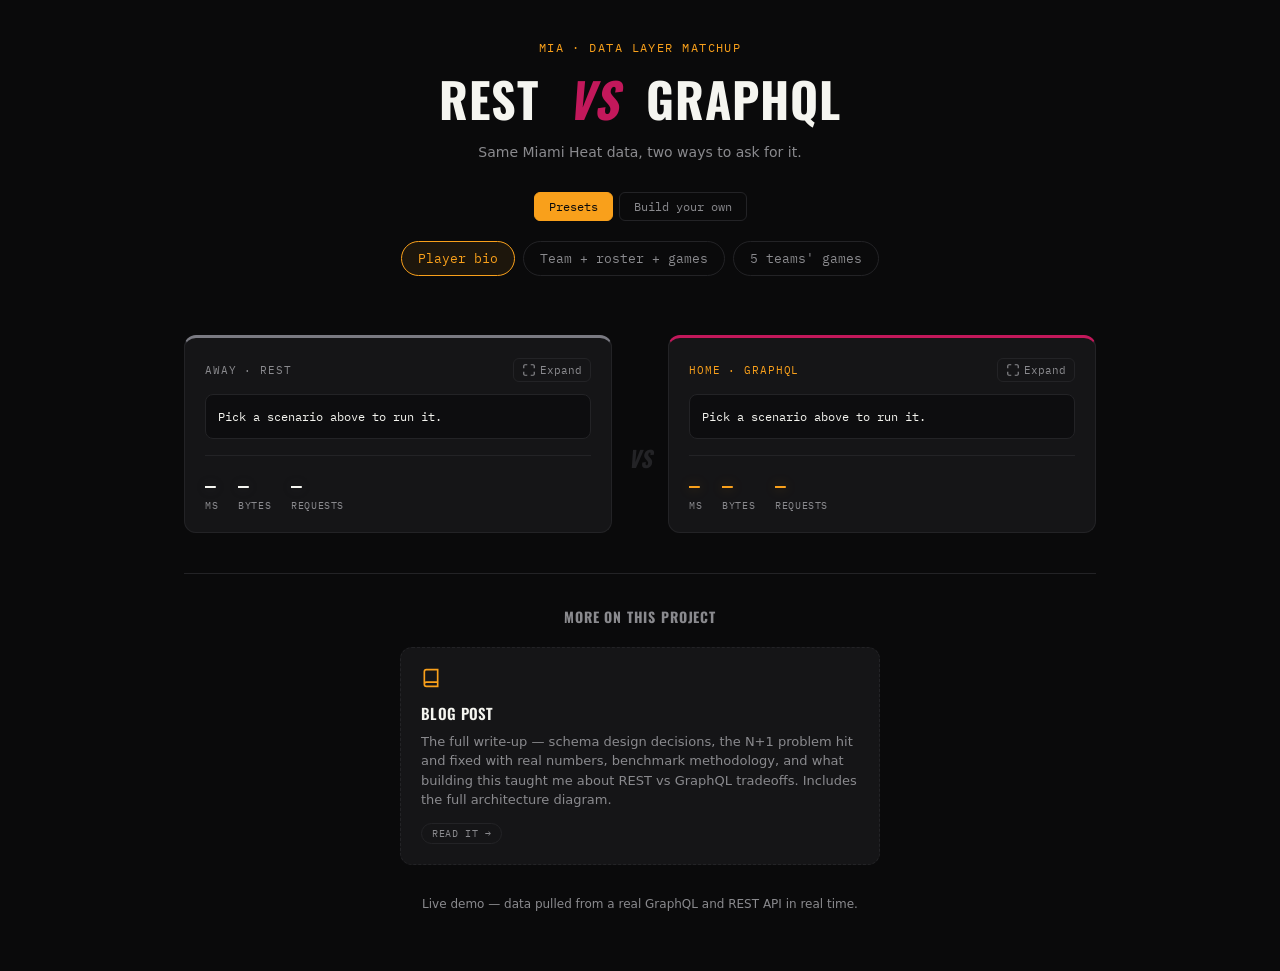
==== commit d8a0d023: "fixed main page" ====
--- a/frontend/index.html
+++ b/frontend/index.html
@@ -135,24 +135,14 @@
 
 <section class="coming-soon" aria-label="Additional project content">
   <h2 class="coming-soon-title">More on this project</h2>
-  <div class="coming-soon-grid">
-    <a href="blog.html" class="coming-soon-card">
-      <div class="coming-soon-icon">
-        <svg width="20" height="20" viewBox="0 0 24 24" fill="none" stroke="currentColor" stroke-width="2"><path d="M4 19.5A2.5 2.5 0 0 1 6.5 17H20M4 4.5A2.5 2.5 0 0 1 6.5 2H20v20H6.5A2.5 2.5 0 0 1 4 19.5v-15z"/></svg>
-      </div>
-      <p class="coming-soon-label">Blog post</p>
-      <p class="coming-soon-desc">The full write-up — schema design decisions, the N+1 problem hit and fixed with real numbers, benchmark methodology, and what building this taught me about REST vs GraphQL tradeoffs.</p>
-      <span class="coming-soon-badge">Read it →</span>
-    </a>
-    <div class="coming-soon-card">
-      <div class="coming-soon-icon">
-        <svg width="20" height="20" viewBox="0 0 24 24" fill="none" stroke="currentColor" stroke-width="2"><rect x="3" y="3" width="7" height="7"/><rect x="14" y="3" width="7" height="7"/><rect x="14" y="14" width="7" height="7"/><rect x="3" y="14" width="7" height="7"/></svg>
-      </div>
-      <p class="coming-soon-label">Architecture diagram</p>
-      <p class="coming-soon-desc">A system diagram showing how data flows from BallDontLie's API through the shared caching/batching layer into the GraphQL and REST servers, and out to this frontend.</p>
-      <span class="coming-soon-badge">See it in the blog →</span>
+  <a href="blog.html" class="coming-soon-card coming-soon-single">
+    <div class="coming-soon-icon">
+      <svg width="20" height="20" viewBox="0 0 24 24" fill="none" stroke="currentColor" stroke-width="2"><path d="M4 19.5A2.5 2.5 0 0 1 6.5 17H20M4 4.5A2.5 2.5 0 0 1 6.5 2H20v20H6.5A2.5 2.5 0 0 1 4 19.5v-15z"/></svg>
     </div>
-  </div>
+    <p class="coming-soon-label">Blog post</p>
+    <p class="coming-soon-desc">The full write-up — schema design decisions, the N+1 problem hit and fixed with real numbers, benchmark methodology, and what building this taught me about REST vs GraphQL tradeoffs. Includes the full architecture diagram.</p>
+    <span class="coming-soon-badge">Read it →</span>
+  </a>
 </section>
 
 <p class="rate-limit-note" id="status-note">Live demo — data pulled from a real GraphQL and REST API in real time.</p>
--- a/frontend/style.css
+++ b/frontend/style.css
@@ -502,6 +502,11 @@
   padding: 3px 10px;
 }
 
+.coming-soon-single {
+  max-width: 480px;
+  margin: 0 auto;
+}
+
 .rate-limit-note {
   text-align: center;
   color: var(--text-muted);
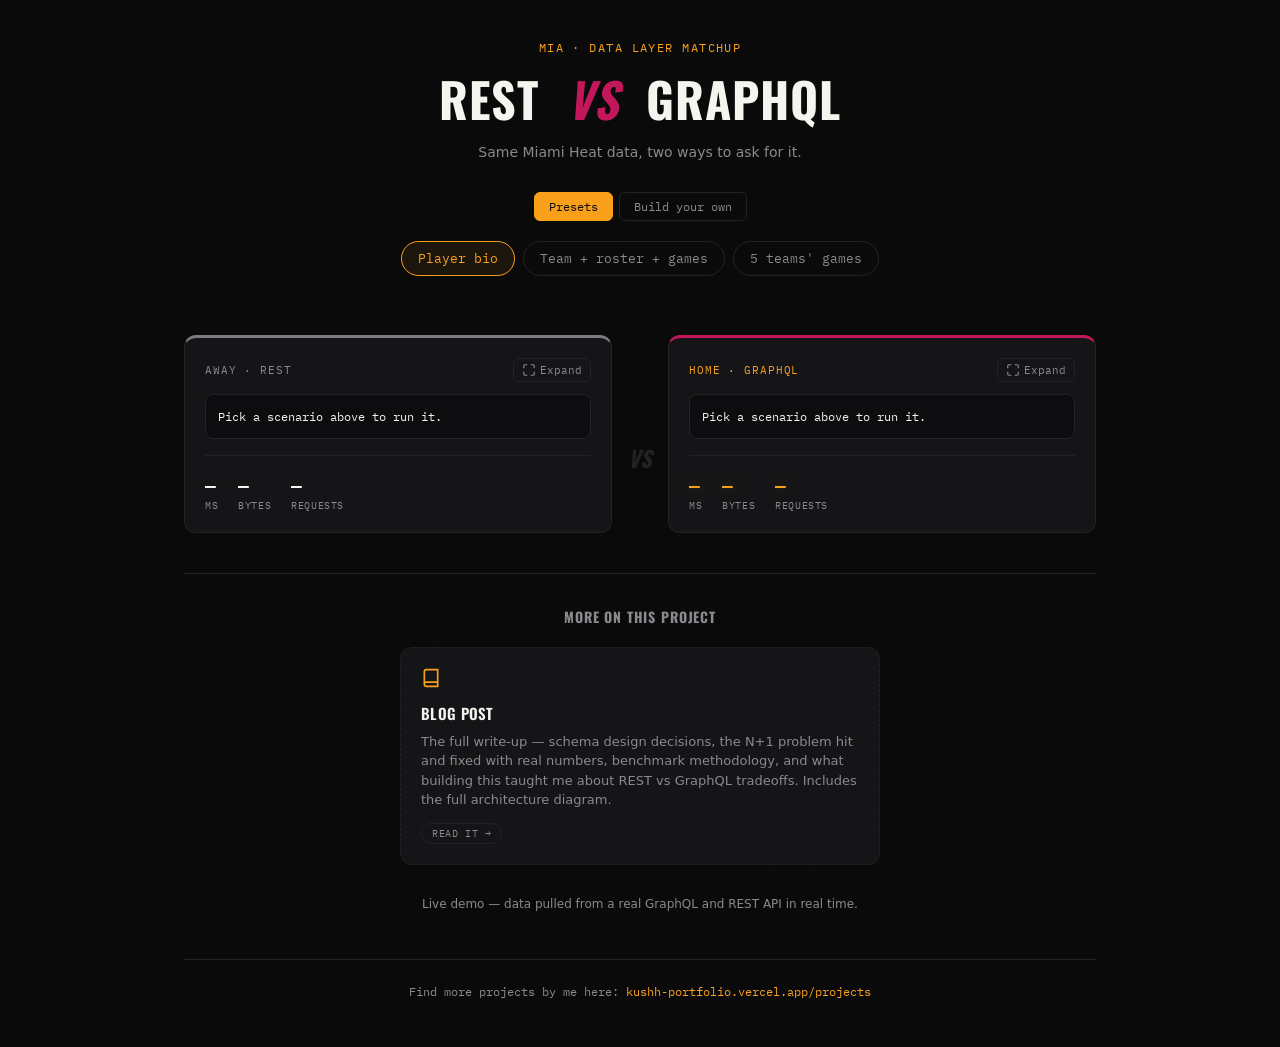
==== commit ff03229d: "added footer" ====
--- a/frontend/index.html
+++ b/frontend/index.html
@@ -4,6 +4,7 @@
 <meta charset="UTF-8" />
 <meta name="viewport" content="width=device-width, initial-scale=1.0" />
 <title>REST vs GraphQL — Miami Heat Data</title>
+<link rel="icon" type="image/svg+xml" href="favicon.svg" />
 <link rel="preconnect" href="https://fonts.googleapis.com">
 <link href="https://fonts.googleapis.com/css2?family=Oswald:wght@500;600;700&family=IBM+Plex+Mono:wght@400;500;600&display=swap" rel="stylesheet">
 <link rel="stylesheet" href="style.css" />
@@ -161,6 +162,10 @@
   </div>
 </div>
 
+<footer class="site-footer">
+  <p>Find more projects by me here: <a href="https://kushh-portfolio.vercel.app/projects" target="_blank" rel="noopener noreferrer">kushh-portfolio.vercel.app/projects</a></p>
+</footer>
+
 <script src="app.js"></script>
 </body>
 </html>
--- a/frontend/style.css
+++ b/frontend/style.css
@@ -609,4 +609,27 @@
 @keyframes fade-in {
   from { opacity: 0; }
   to { opacity: 1; }
+}
+
+.site-footer {
+  text-align: center;
+  margin-top: 3rem;
+  padding-top: 1.5rem;
+  border-top: 1px solid var(--panel-border);
+}
+
+.site-footer p {
+  font-family: var(--font-mono);
+  font-size: 12px;
+  color: var(--text-muted);
+  margin: 0;
+}
+
+.site-footer a {
+  color: var(--heat-gold);
+  text-decoration: none;
+}
+
+.site-footer a:hover {
+  text-decoration: underline;
 }
